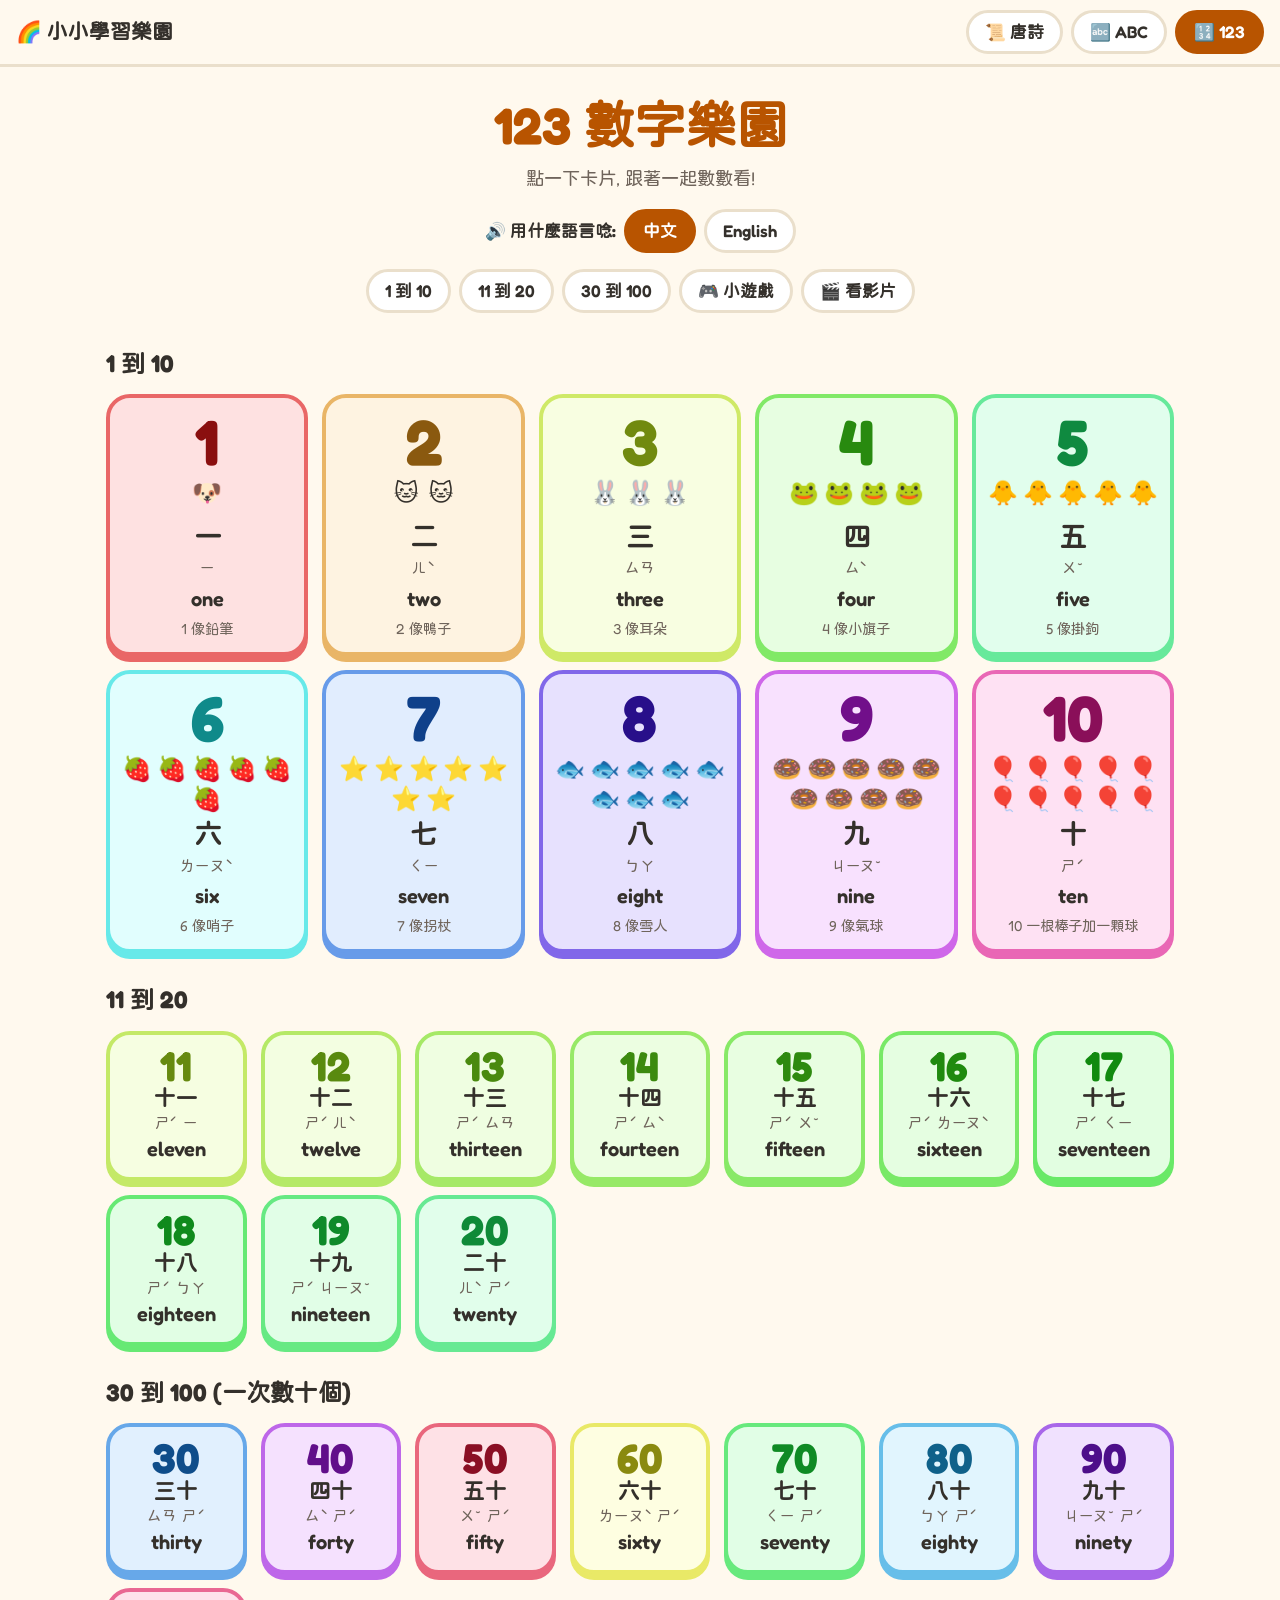
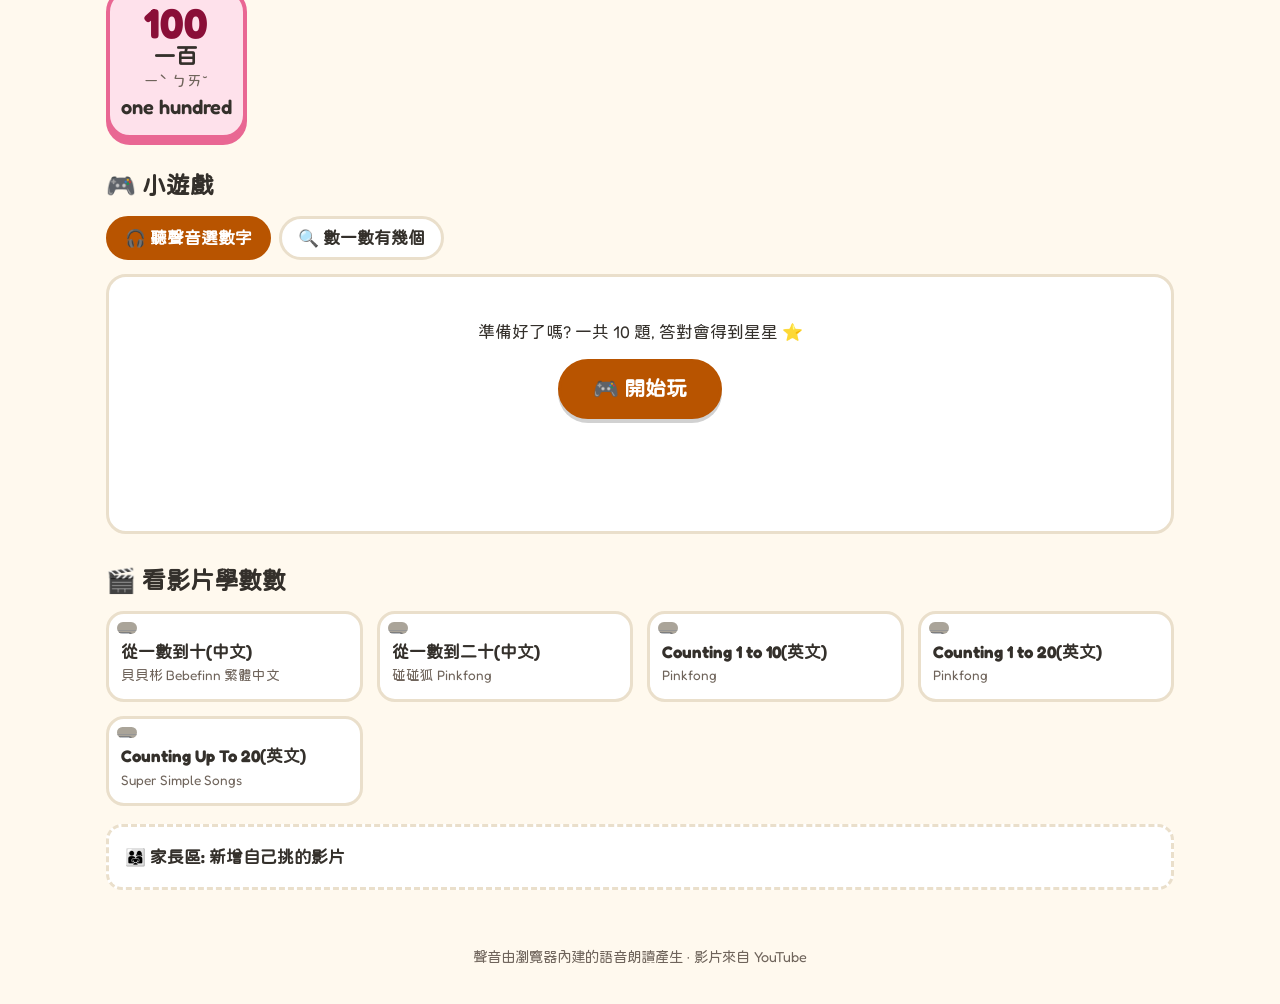
==== kids-learn/numbers.html @ 64966f8c "Add kids learning site (Tang poems, ABC, 123) Static site in kids-learn/ with three units: - 唐詩三百首: " ====
<!DOCTYPE html>
<html lang="zh-Hant">
<head>
  <meta charset="UTF-8">
  <meta name="viewport" content="width=device-width, initial-scale=1">
  <title>123 數字 | 小小學習樂園</title>
  <meta name="description" content="一邊數一邊學數字 1 到 100, 有中文、英文、注音, 還有小遊戲和 YouTube 數數歌。">
  <link rel="icon" href="data:image/svg+xml,%3Csvg xmlns='http://www.w3.org/2000/svg' viewBox='0 0 100 100'%3E%3Ctext y='.9em' font-size='90'%3E🔢%3C/text%3E%3C/svg%3E">
  <link rel="preconnect" href="https://fonts.googleapis.com">
  <link rel="preconnect" href="https://fonts.gstatic.com" crossorigin>
  <link href="https://fonts.googleapis.com/css2?family=Fredoka:wght@400;600;700&family=Huninn&display=swap" rel="stylesheet">
  <link rel="stylesheet" href="css/style.css">
</head>
<body class="theme-numbers">
<header id="site-header" data-active="numbers"></header>

<main>
  <section class="hero">
    <h1>123 數字樂園</h1>
    <p>點一下卡片, 跟著一起數數看!</p>
    <div class="lang-switch" role="group" aria-label="說話的語言">
      <span class="label">🔊 用什麼語言唸:</span>
      <button class="chip" type="button" data-lang="zh" aria-pressed="true">中文</button>
      <button class="chip" type="button" data-lang="en" aria-pressed="false">English</button>
    </div>
    <div class="page-nav">
      <a class="chip" href="#ones">1 到 10</a>
      <a class="chip" href="#teens">11 到 20</a>
      <a class="chip" href="#tens">30 到 100</a>
      <a class="chip" href="#game">🎮 小遊戲</a>
      <a class="chip" href="#videos">🎬 看影片</a>
    </div>
  </section>

  <section id="ones" aria-labelledby="ones-title">
    <h2 id="ones-title">1 到 10</h2>
    <ul id="ones-list" class="num-grid"></ul>
  </section>

  <section id="teens" aria-labelledby="teens-title">
    <h2 id="teens-title">11 到 20</h2>
    <ul id="teens-list" class="num-grid small"></ul>
  </section>

  <section id="tens" aria-labelledby="tens-title">
    <h2 id="tens-title">30 到 100 (一次數十個)</h2>
    <ul id="tens-list" class="num-grid small"></ul>
  </section>

  <section id="game" aria-labelledby="game-title">
    <h2 id="game-title">🎮 小遊戲</h2>
    <div id="quiz"></div>
  </section>

  <section id="videos" aria-labelledby="videos-title">
    <h2 id="videos-title">🎬 看影片學數數</h2>
    <div id="video-shelf"></div>
  </section>
  <noscript><p class="note">需要開啟 JavaScript 才能使用。</p></noscript>
</main>

<footer class="footer">聲音由瀏覽器內建的語音朗讀產生 · 影片來自 YouTube</footer>

<script src="data/videos.js"></script>
<script src="js/common.js"></script>
<script src="js/numbers.js"></script>
</body>
</html>
---- kids-learn/css/style.css ----
/* 小小學習樂園 — 共用樣式 */
:root {
  --bg: #fff9ee;
  --card: #ffffff;
  --ink: #34302b;
  --muted: #6f645b;
  --line: #eadfcb;
  --seal: #d43f2f;

  --poem: #187a62;
  --poem-soft: #ddf3ec;
  --abc: #2563c9;
  --abc-soft: #e3eeff;
  --num: #b85400;
  --num-soft: #ffeacc;

  --accent: var(--poem);
  --accent-soft: var(--poem-soft);

  --radius: 20px;
  --font-ui: 'Fredoka', 'Huninn', 'Noto Sans TC', 'PingFang TC', 'Microsoft JhengHei', system-ui, sans-serif;
  --font-kai: 'LXGW WenKai TC', 'BiauKai', 'DFKai-SB', 'Kaiti TC', 'KaiTi', serif;
}
.theme-abc { --accent: var(--abc); --accent-soft: var(--abc-soft); }
.theme-numbers { --accent: var(--num); --accent-soft: var(--num-soft); }

*, *::before, *::after { box-sizing: border-box; }
html { -webkit-text-size-adjust: 100%; }
body {
  margin: 0;
  background: var(--bg);
  color: var(--ink);
  font-family: var(--font-ui);
  font-size: 1.05rem;
  line-height: 1.55;
  -webkit-tap-highlight-color: transparent;
}
h1, h2, h3, p { margin: 0; }
button, input { font: inherit; color: inherit; }
button { cursor: pointer; }
ul, ol { margin: 0; padding: 0; list-style: none; }
a { color: inherit; }
:focus-visible { outline: 4px solid var(--accent); outline-offset: 3px; }
.sr-only { position: absolute; width: 1px; height: 1px; overflow: hidden; clip: rect(0 0 0 0); white-space: nowrap; }
[hidden] { display: none !important; }

main { max-width: 1100px; margin: 0 auto; padding: 0 16px 56px; }
section { margin-top: 28px; }
h2 { font-size: 1.5rem; margin-bottom: 12px; }
.note { color: var(--muted); font-size: .95rem; margin-top: 10px; }

/* ---------- 頁首 ---------- */
.site-header {
  position: sticky; top: 0; z-index: 20;
  display: flex; flex-wrap: wrap; align-items: center; justify-content: space-between; gap: 6px 16px;
  padding: 10px 16px;
  background: rgba(255, 249, 238, .94);
  backdrop-filter: blur(8px);
  border-bottom: 3px solid var(--line);
}
.brand { font-size: 1.3rem; font-weight: 700; text-decoration: none; }
.site-header nav { display: flex; gap: 8px; }
.site-header nav a {
  display: inline-flex; align-items: center; gap: 4px;
  min-height: 44px; padding: 0 16px;
  border-radius: 999px; border: 3px solid var(--line); background: #fff;
  text-decoration: none; font-weight: 600;
}
.site-header nav a[aria-current='page'] { background: var(--accent); border-color: var(--accent); color: #fff; }
.site-header nav a:not([aria-current='page']):hover { border-color: var(--accent); }

/* ---------- 標題區 ---------- */
.hero { text-align: center; padding: 28px 0 4px; margin-top: 0; }
.hero h1 { font-size: clamp(2rem, 7vw, 3.2rem); line-height: 1.2; color: var(--accent); }
.hero p { margin-top: 8px; font-size: 1.15rem; color: var(--muted); }
.voice-warning { max-width: 640px; margin: 16px auto 0; padding: 10px 16px; text-align: left; font-size: .95rem; background: #fff3cd; border: 3px solid #e8b923; border-radius: 16px; }
.page-nav { display: flex; flex-wrap: wrap; justify-content: center; gap: 8px; margin-top: 16px; }

/* ---------- 按鈕 ---------- */
.btn {
  display: inline-flex; align-items: center; justify-content: center; gap: 6px;
  min-height: 48px; padding: 0 20px;
  border: 3px solid var(--accent); border-radius: 999px;
  background: var(--accent); color: #fff; font-weight: 700;
  box-shadow: 0 4px 0 rgba(0, 0, 0, .18);
  text-decoration: none;
  transition: transform .08s, box-shadow .08s;
}
.btn:active { transform: translateY(3px); box-shadow: 0 1px 0 rgba(0, 0, 0, .18); }
.btn-ghost { background: #fff; color: var(--accent); }
.btn-big { min-height: 60px; padding: 0 32px; font-size: 1.3rem; }
.chip {
  display: inline-flex; align-items: center; justify-content: center; text-decoration: none;
  min-height: 44px; padding: 0 16px;
  border: 3px solid var(--line); border-radius: 999px; background: #fff; font-weight: 600;
}
.chip:hover { border-color: var(--accent); }
.chip[aria-pressed='true'] { background: var(--accent); border-color: var(--accent); color: #fff; }
.link-btn { background: none; border: 0; color: var(--muted); text-decoration: underline; padding: 8px 4px; font-size: .95rem; }

.panel { background: #fff; border: 3px solid var(--line); border-radius: var(--radius); padding: 18px; }

/* ---------- 首頁 ---------- */
.home-grid { display: grid; gap: 18px; grid-template-columns: repeat(auto-fit, minmax(250px, 1fr)); margin-top: 28px; }
.home-card {
  --c: var(--poem); --c-soft: var(--poem-soft);
  display: flex; flex-direction: column; align-items: center; gap: 6px; text-align: center;
  padding: 28px 18px 24px; text-decoration: none;
  background: var(--c-soft); border: 4px solid var(--c); border-radius: 28px;
  box-shadow: 0 7px 0 var(--c);
  transition: transform .1s, box-shadow .1s;
}
.home-card:hover { transform: translateY(-3px); }
.home-card:active { transform: translateY(5px); box-shadow: 0 2px 0 var(--c); }
.home-card.abc { --c: var(--abc); --c-soft: var(--abc-soft); }
.home-card.numbers { --c: var(--num); --c-soft: var(--num-soft); }
.home-card .icon { font-size: 4rem; line-height: 1.1; }
.home-card h2 { margin: 0; color: var(--c); font-size: 1.9rem; }
.home-card p { color: var(--ink); }

/* ---------- 唐詩 ---------- */
.top10 h2 { display: flex; align-items: center; gap: 8px; }
.top10-list { display: grid; gap: 10px; grid-template-columns: repeat(auto-fill, minmax(270px, 1fr)); }
.top-item {
  display: grid; grid-template-columns: 44px 1fr auto; align-items: center; gap: 10px;
  width: 100%; min-height: 64px; padding: 8px 14px 8px 10px; text-align: left;
  background: var(--accent-soft); border: 3px solid transparent; border-radius: 16px;
}
.top-item:hover { border-color: var(--accent); }
.top-item.is-playing { border-color: var(--accent); background: #fff; }
.rank {
  display: grid; place-items: center; width: 38px; height: 38px; border-radius: 50%;
  background: var(--seal); color: #fff; font-weight: 700; font-size: 1.1rem;
}
.rank.medal { background: none; font-size: 1.9rem; }
.top-item .t { font-weight: 700; font-size: 1.2rem; line-height: 1.3; }
.top-item .a { display: block; font-size: .9rem; color: var(--muted); }
.top-item .n { font-size: .9rem; color: var(--accent); font-weight: 700; white-space: nowrap; }
.top10-empty { padding: 12px 4px; color: var(--muted); }

.toolbar { display: grid; gap: 12px; }
.search input {
  width: 100%; min-height: 52px; padding: 0 18px;
  border: 3px solid var(--line); border-radius: 999px; background: #fff; font-size: 1.1rem;
}
.search input:focus { border-color: var(--accent); outline: none; }
.chips { display: flex; flex-wrap: wrap; gap: 8px; }
.speed { display: flex; align-items: center; gap: 8px; flex-wrap: wrap; }
.speed .label { font-weight: 700; }
.type-hint { color: var(--muted); min-height: 1.6em; }
.result-count { margin: 18px 0 10px; color: var(--muted); }

.poem-grid { display: grid; gap: 12px; grid-template-columns: repeat(auto-fill, minmax(260px, 1fr)); }
.poem-card {
  display: grid; grid-template-columns: 46px 1fr; align-items: center; gap: 12px;
  width: 100%; height: 100%; min-height: 92px; padding: 12px 14px; text-align: left;
  background: #fff; border: 3px solid var(--line); border-radius: var(--radius);
  box-shadow: 0 4px 0 var(--line);
  transition: transform .08s, box-shadow .08s, border-color .08s;
}
.poem-card:hover { border-color: var(--accent); }
.poem-card:active { transform: translateY(3px); box-shadow: 0 1px 0 var(--line); }
.poem-card .go {
  display: grid; place-items: center; width: 46px; height: 46px; border-radius: 50%;
  background: var(--accent-soft); color: var(--accent); font-size: 1.1rem;
}
.poem-card .t { font-weight: 700; font-size: 1.3rem; line-height: 1.3; overflow-wrap: anywhere; display: -webkit-box; -webkit-line-clamp: 2; -webkit-box-orient: vertical; overflow: hidden; }
.poem-card .a { display: block; font-size: .92rem; color: var(--muted); }
.poem-card .first { display: block; font-size: .98rem; color: var(--muted); margin-top: 2px; }
.poem-card.is-playing, .top-item.is-playing { border-color: var(--accent); }
.poem-card.is-playing .go { background: var(--accent); color: #fff; }

.player {
  position: fixed; left: 0; right: 0; bottom: 0; z-index: 30;
  max-width: 900px; max-height: 46vh; margin: 0 auto;
  display: flex; flex-direction: column;
  background: #fff; border: 4px solid var(--accent); border-bottom: 0; border-radius: 26px 26px 0 0;
  box-shadow: 0 -8px 24px rgba(0, 0, 0, .12);
}
.player-head { display: flex; flex-wrap: wrap; align-items: center; justify-content: space-between; gap: 8px 12px; padding: 12px 18px 8px; }
.player-title { font-family: var(--font-kai); font-size: 1.35rem; font-weight: 700; line-height: 1.3; }
.player-title small { font-size: 1rem; font-weight: 400; color: var(--muted); margin-left: 8px; }
.player-btns { display: flex; gap: 8px; }
.player-btns .btn { min-height: 44px; padding: 0 16px; }
.player-lines { position: relative; overflow-y: auto; padding: 4px 18px 16px; font-family: var(--font-kai); font-size: clamp(1.25rem, 4.5vw, 1.7rem); line-height: 1.7; text-align: center; scroll-behavior: smooth; }
.player-lines p { padding: 2px 10px; border-radius: 12px; transition: background .15s; }
.player-lines p.is-reading { background: var(--accent-soft); color: var(--accent); font-weight: 700; }

/* ---------- ABC ---------- */
.letter-grid { display: grid; gap: 14px; grid-template-columns: repeat(auto-fill, minmax(140px, 1fr)); }
.letter-card {
  --h: 210;
  display: flex; flex-direction: column; align-items: center; gap: 2px;
  width: 100%; padding: 12px 8px 14px; text-align: center;
  background: hsl(var(--h) 90% 94%); border: 4px solid hsl(var(--h) 65% 68%); border-radius: 24px;
  box-shadow: 0 6px 0 hsl(var(--h) 65% 68%);
  transition: transform .08s, box-shadow .08s;
}
.letter-card:active { transform: translateY(4px); box-shadow: 0 2px 0 hsl(var(--h) 65% 68%); }
/* Andika 是為識字設計的字型: 大寫 I 和小寫 l 看得出差別, a、g 是手寫的單層體 */
.letter-card .lc-letters, .theme-abc .choice, .letter-card .lc-word { font-family: 'Andika', var(--font-ui); }
.letter-card .lc-letters { font-size: 3.4rem; line-height: 1.1; font-weight: 700; color: hsl(var(--h) 65% 34%); }
.letter-card .lc-letters i { font-style: normal; font-size: .8em; margin-left: 2px; opacity: .85; }
.letter-card .lc-pic { font-size: 3.2rem; line-height: 1.2; }
.letter-card .lc-word { font-size: 1.3rem; font-weight: 700; }
.letter-card .lc-word mark { background: none; color: hsl(var(--h) 70% 38%); font-size: 1.2em; }
.letter-card .lc-zh { font-size: .95rem; color: var(--muted); }
.letter-card.is-active { animation: bounce .5s; border-color: hsl(var(--h) 70% 40%); box-shadow: 0 6px 0 hsl(var(--h) 70% 40%); }
.letter-card.is-active .lc-pic { animation: wiggle .5s; }

/* ---------- 123 ---------- */
.lang-switch { display: flex; align-items: center; justify-content: center; gap: 8px; flex-wrap: wrap; margin-top: 16px; }
.lang-switch .label { font-weight: 700; }
.num-grid { display: grid; gap: 14px; grid-template-columns: repeat(auto-fill, minmax(190px, 1fr)); }
.num-card {
  --h: 30;
  display: flex; flex-direction: column; align-items: center; gap: 4px;
  width: 100%; padding: 12px 10px 14px; text-align: center;
  background: hsl(var(--h) 95% 94%); border: 4px solid hsl(var(--h) 75% 66%); border-radius: 24px;
  box-shadow: 0 6px 0 hsl(var(--h) 75% 66%);
  transition: transform .08s, box-shadow .08s;
}
.num-card:active { transform: translateY(4px); box-shadow: 0 2px 0 hsl(var(--h) 75% 66%); }
.num-card .digit { font-size: 4rem; line-height: 1; font-weight: 700; color: hsl(var(--h) 80% 30%); }
/* 每排最多 5 個、不足的置中 (像數學課的「十格框」), 看起來 6~10 就是「5 加幾個」 */
.num-card .objs { display: flex; flex-wrap: wrap; justify-content: center; width: 100%; max-width: 190px; min-height: 2.4rem; font-size: 1.5rem; line-height: 1.25; }
.num-card .obj { flex: 0 0 20%; text-align: center; transition: transform .15s, opacity .15s; }
.num-card.counting .obj { opacity: .18; transform: scale(.8); }
.num-card.counting .obj.on { opacity: 1; transform: scale(1.2); }
.num-card .zh { font-size: 1.7rem; font-weight: 700; line-height: 1.2; }
.num-card .zy { font-size: .9rem; color: var(--muted); letter-spacing: .06em; }
.num-card .en { font-size: 1.25rem; font-weight: 600; }
.num-card .tip { font-size: .9rem; color: var(--muted); line-height: 1.35; }
.num-card.is-active { border-color: hsl(var(--h) 80% 38%); box-shadow: 0 6px 0 hsl(var(--h) 80% 38%); }
.num-grid.small { grid-template-columns: repeat(auto-fill, minmax(130px, 1fr)); }
.num-grid.small .num-card { padding: 10px 6px 12px; gap: 0; }
.num-grid.small .digit { font-size: 2.6rem; }
.num-grid.small .zh { font-size: 1.35rem; }

/* ---------- 影片 ---------- */
.theater { margin-bottom: 16px; text-align: center; }
.theater .frame { width: 100%; max-width: 860px; margin: 0 auto 10px; aspect-ratio: 16 / 9; border-radius: 18px; overflow: hidden; background: #000; border: 4px solid var(--accent); }
.theater iframe { width: 100%; height: 100%; border: 0; display: block; }
.video-grid { display: grid; gap: 14px; grid-template-columns: repeat(auto-fill, minmax(220px, 1fr)); }
.video-item { position: relative; }
.video-card {
  display: flex; flex-direction: column; gap: 2px; width: 100%; height: 100%; padding: 8px 8px 12px; text-align: left;
  background: #fff; border: 3px solid var(--line); border-radius: 18px;
}
.video-card:hover { border-color: var(--accent); }
.thumb { position: relative; display: block; aspect-ratio: 16 / 9; overflow: hidden; border-radius: 12px; background: #d9d2c4; margin-bottom: 6px; }
.thumb img { width: 100%; height: 100%; object-fit: cover; display: block; }
.thumb .play { position: absolute; inset: 0; display: grid; place-items: center; font-size: 1.8rem; color: #fff; background: rgba(0, 0, 0, .22); text-shadow: 0 2px 6px rgba(0, 0, 0, .5); }
.v-title { font-weight: 700; line-height: 1.3; padding: 0 4px; }
.v-by { font-size: .85rem; color: var(--muted); padding: 0 4px; }
.video-remove { position: absolute; top: 12px; right: 12px; width: 36px; height: 36px; border-radius: 50%; border: 2px solid #fff; background: rgba(0, 0, 0, .65); color: #fff; line-height: 1; }
.parent-box { margin-top: 18px; background: #fff; border: 3px dashed var(--line); border-radius: 16px; padding: 10px 16px; }
.parent-box summary { cursor: pointer; font-weight: 700; min-height: 40px; display: flex; align-items: center; }
.add-video { display: grid; gap: 10px; padding: 8px 0 6px; max-width: 520px; }
.add-video label { display: grid; gap: 4px; font-weight: 600; font-size: .95rem; }
.add-video input { min-height: 46px; padding: 0 14px; border: 3px solid var(--line); border-radius: 14px; background: #fff; }
.add-video input:focus { border-color: var(--accent); outline: none; }
.add-video .btn { justify-self: start; }
.form-msg { min-height: 1.5em; color: var(--muted); font-size: .95rem; }

/* ---------- 小遊戲 ---------- */
.quiz-modes { display: flex; flex-wrap: wrap; gap: 8px; margin-bottom: 14px; }
.quiz-board { background: #fff; border: 3px solid var(--line); border-radius: var(--radius); padding: 18px; text-align: center; min-height: 260px; }
.quiz-start { display: grid; justify-items: center; gap: 14px; padding: 24px 0; }
.q-result { font-size: 1.8rem; font-weight: 700; }
.q-stars { font-size: 2rem; letter-spacing: .1em; }
.quiz-status { display: flex; justify-content: space-between; color: var(--muted); font-weight: 600; }
.q-caption { font-size: 1.3rem; font-weight: 700; margin: 10px 0; }
.q-stage { display: grid; justify-items: center; gap: 10px; margin-bottom: 14px; min-height: 90px; }
.q-big { font-size: 4.5rem; line-height: 1.1; }
.q-objs { display: flex; flex-wrap: wrap; justify-content: center; gap: 4px; max-width: 360px; font-size: 2.2rem; line-height: 1.2; }
.quiz-choices { display: grid; grid-template-columns: repeat(2, 1fr); gap: 12px; max-width: 520px; margin: 0 auto; }
.choice {
  display: flex; align-items: center; justify-content: center; gap: 6px; min-height: 92px;
  background: var(--accent-soft); border: 4px solid transparent; border-radius: 22px;
  font-size: 2.6rem; font-weight: 700; color: var(--accent);
}
.choice i { font-style: normal; font-size: .8em; opacity: .85; }
.choice:hover:not(:disabled) { border-color: var(--accent); }
.choice.correct { background: #cff3d8; border-color: #2e9e5b; color: #17703a; }
.choice.wrong { background: #ffd9d6; border-color: #d4483b; color: #a02a20; animation: shake .35s; }
.choice:disabled:not(.correct):not(.wrong) { opacity: .55; }
.quiz-msg { min-height: 1.8em; margin-top: 12px; font-size: 1.2rem; font-weight: 700; }

/* ---------- 其他 ---------- */
#toast {
  position: fixed; left: 50%; bottom: 24px; z-index: 50; max-width: min(92vw, 440px);
  transform: translate(-50%, 20px); opacity: 0; pointer-events: none;
  padding: 12px 18px; border-radius: 16px; background: #34302b; color: #fff; text-align: center;
  transition: opacity .2s, transform .2s;
}
#toast.show { opacity: 1; transform: translate(-50%, 0); }
.footer { max-width: 1100px; margin: 0 auto; padding: 0 16px 36px; text-align: center; color: var(--muted); font-size: .9rem; }

@keyframes bounce { 0%, 100% { transform: translateY(0); } 35% { transform: translateY(-10px); } 70% { transform: translateY(0); } }
@keyframes wiggle { 0%, 100% { transform: rotate(0); } 25% { transform: rotate(-12deg) scale(1.15); } 75% { transform: rotate(12deg) scale(1.15); } }
@keyframes shake { 0%, 100% { transform: translateX(0); } 25% { transform: translateX(-8px); } 75% { transform: translateX(8px); } }

@media (max-width: 520px) {
  .site-header { justify-content: center; }
  .site-header nav a { padding: 0 12px; }
  .letter-grid { grid-template-columns: repeat(2, minmax(0, 1fr)); }
  .num-grid { grid-template-columns: repeat(2, minmax(0, 1fr)); }
  .num-grid.small { grid-template-columns: repeat(3, minmax(0, 1fr)); }
  .num-card .objs { font-size: 1.15rem; }
  .video-grid { grid-template-columns: 1fr; }
  .quiz-board { padding: 12px; }
}
@media (prefers-reduced-motion: reduce) {
  *, *::before, *::after { animation: none !important; transition: none !important; scroll-behavior: auto !important; }
}
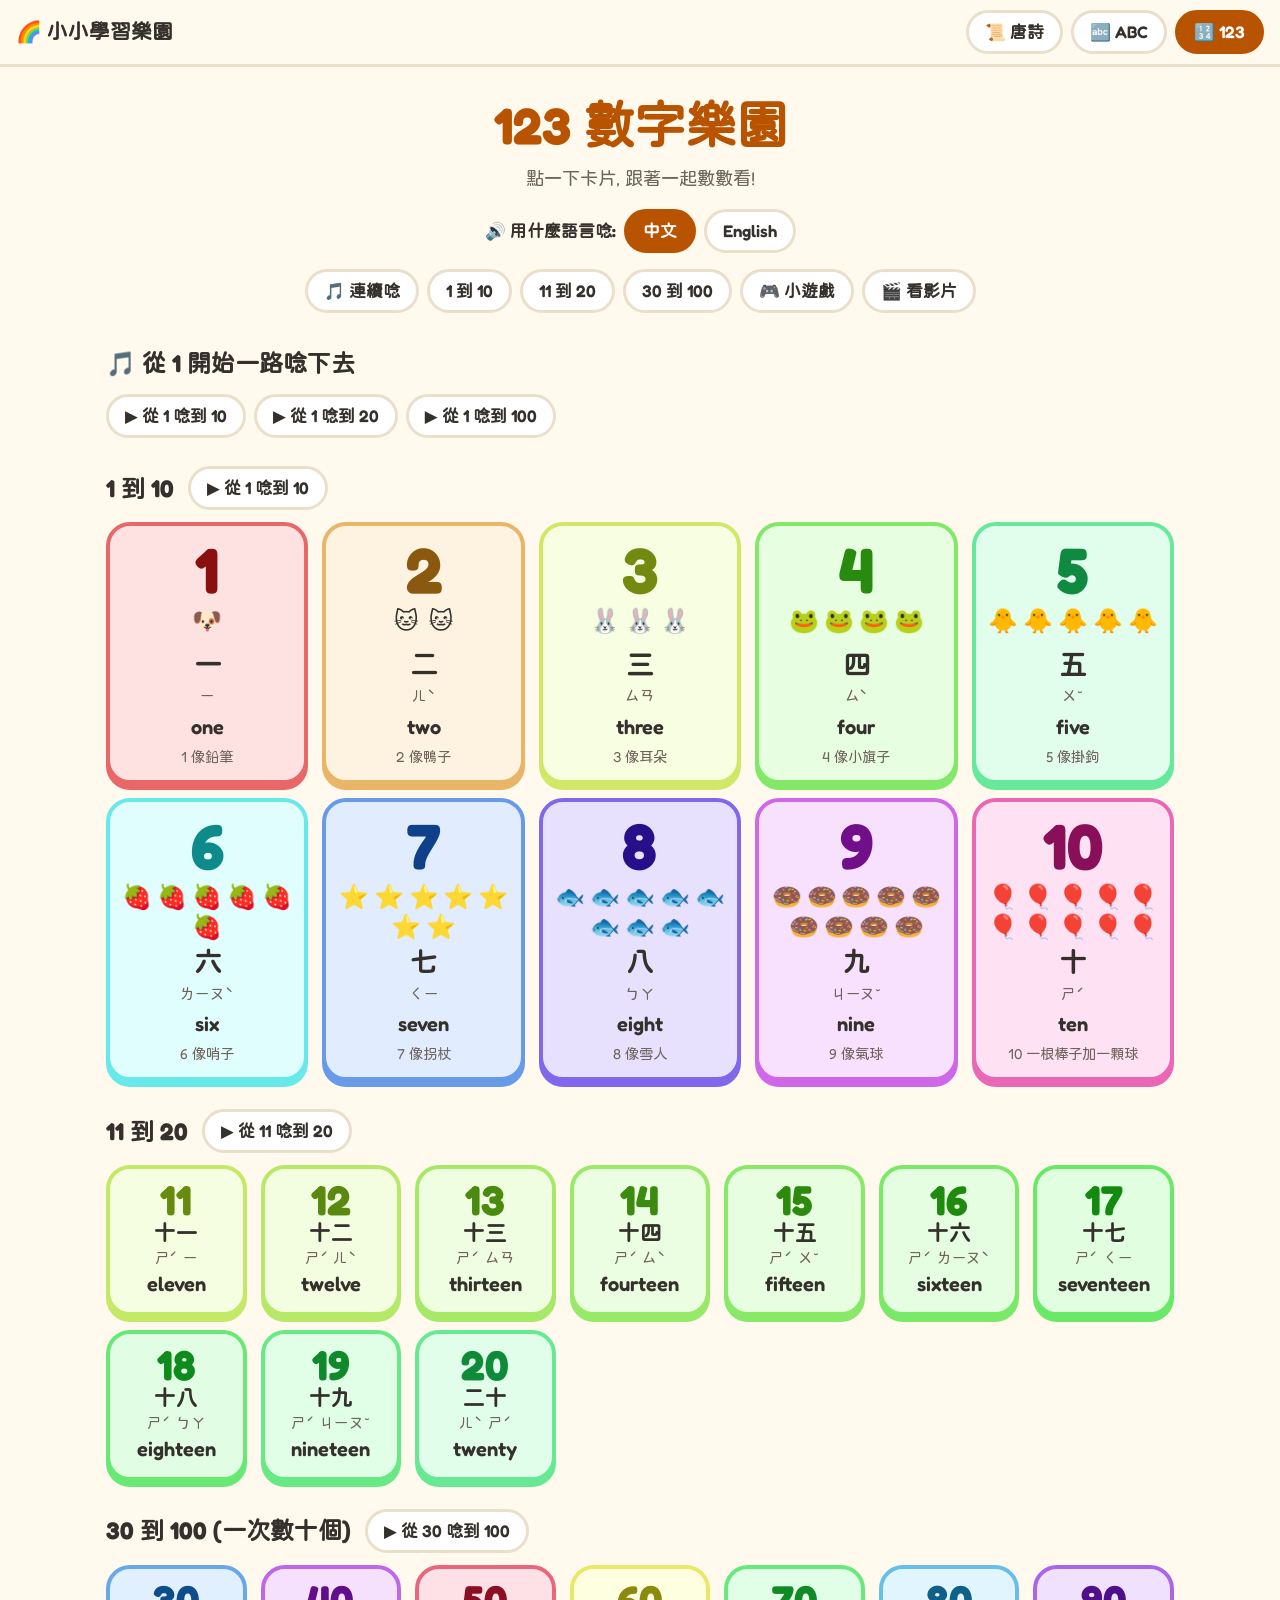
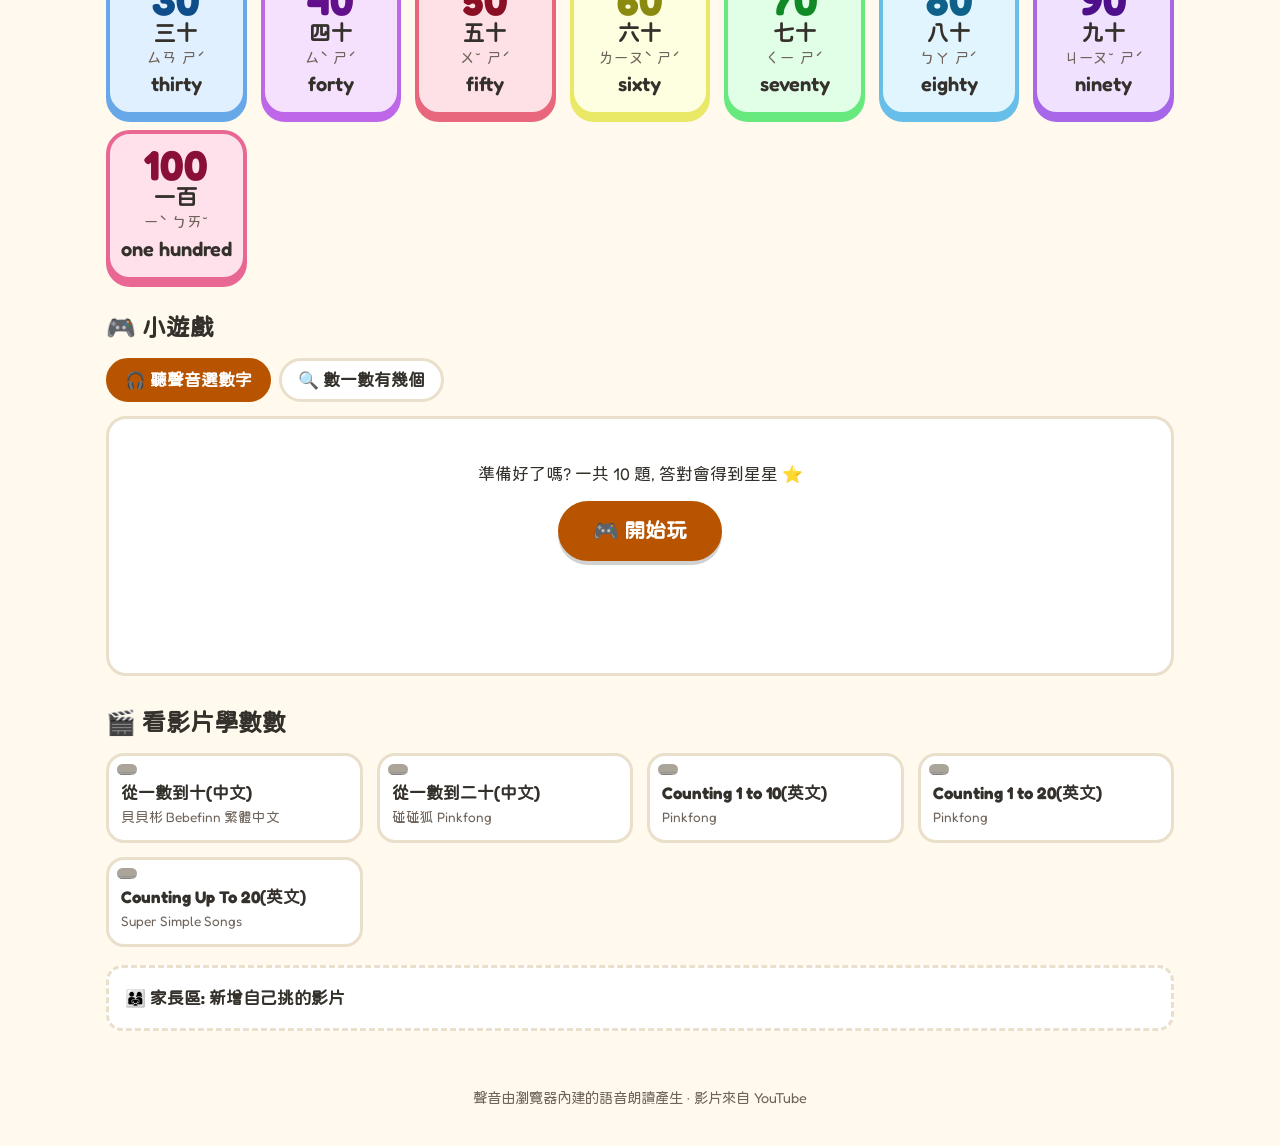
==== commit a0ffe28b: "Add continuous number reading and a voice picker for poems 123 page: - Each section (1-10, 11-20, 30" ====
--- a/kids-learn/numbers.html
+++ b/kids-learn/numbers.html
@@ -24,6 +24,7 @@
       <button class="chip" type="button" data-lang="en" aria-pressed="false">English</button>
     </div>
     <div class="page-nav">
+      <a class="chip" href="#sequence">🎵 連續唸</a>
       <a class="chip" href="#ones">1 到 10</a>
       <a class="chip" href="#teens">11 到 20</a>
       <a class="chip" href="#tens">30 到 100</a>
@@ -32,18 +33,37 @@
     </div>
   </section>
 
+  <section id="sequence" aria-labelledby="seq-title">
+    <h2 id="seq-title">🎵 從 1 開始一路唸下去</h2>
+    <div class="seq-controls">
+      <button class="chip" type="button" data-play="top-10" data-label="從 1 唸到 10" aria-pressed="false">▶ 從 1 唸到 10</button>
+      <button class="chip" type="button" data-play="top-20" data-label="從 1 唸到 20" aria-pressed="false">▶ 從 1 唸到 20</button>
+      <button class="chip" type="button" data-play="top-100" data-label="從 1 唸到 100" aria-pressed="false">▶ 從 1 唸到 100</button>
+    </div>
+    <div id="stage" class="stage" hidden></div>
+  </section>
+
   <section id="ones" aria-labelledby="ones-title">
-    <h2 id="ones-title">1 到 10</h2>
+    <div class="sec-head">
+      <h2 id="ones-title">1 到 10</h2>
+      <button class="chip" type="button" data-play="ones" data-label="從 1 唸到 10" aria-pressed="false">▶ 從 1 唸到 10</button>
+    </div>
     <ul id="ones-list" class="num-grid"></ul>
   </section>
 
   <section id="teens" aria-labelledby="teens-title">
-    <h2 id="teens-title">11 到 20</h2>
+    <div class="sec-head">
+      <h2 id="teens-title">11 到 20</h2>
+      <button class="chip" type="button" data-play="teens" data-label="從 11 唸到 20" aria-pressed="false">▶ 從 11 唸到 20</button>
+    </div>
     <ul id="teens-list" class="num-grid small"></ul>
   </section>
 
   <section id="tens" aria-labelledby="tens-title">
-    <h2 id="tens-title">30 到 100 (一次數十個)</h2>
+    <div class="sec-head">
+      <h2 id="tens-title">30 到 100 (一次數十個)</h2>
+      <button class="chip" type="button" data-play="tens" data-label="從 30 唸到 100" aria-pressed="false">▶ 從 30 唸到 100</button>
+    </div>
     <ul id="tens-list" class="num-grid small"></ul>
   </section>
 
--- a/kids-learn/css/style.css
+++ b/kids-learn/css/style.css
@@ -138,7 +138,7 @@
 .top-item .n { font-size: .9rem; color: var(--accent); font-weight: 700; white-space: nowrap; }
 .top10-empty { padding: 12px 4px; color: var(--muted); }
 
-.toolbar { display: grid; gap: 12px; }
+.toolbar { display: grid; gap: 12px; grid-template-columns: minmax(0, 1fr); } /* minmax(0,…) 才不會被下拉選單裡最長的選項撐寬 */
 .search input {
   width: 100%; min-height: 52px; padding: 0 18px;
   border: 3px solid var(--line); border-radius: 999px; background: #fff; font-size: 1.1rem;
@@ -237,6 +237,20 @@
 .num-grid.small .digit { font-size: 2.6rem; }
 .num-grid.small .zh { font-size: 1.35rem; }
 
+/* 每個區塊標題旁邊的「從頭唸到尾」按鈕 */
+.sec-head { display: flex; flex-wrap: wrap; align-items: center; gap: 8px 14px; margin-bottom: 12px; }
+.sec-head h2 { margin: 0; }
+
+/* 連續唸數字的大舞台 */
+.seq-controls { display: flex; flex-wrap: wrap; gap: 8px; }
+.stage { display: grid; justify-items: center; gap: 2px; margin-top: 14px; padding: 18px 12px 20px; text-align: center; background: var(--accent-soft); border: 4px solid var(--accent); border-radius: 28px; }
+.stage-num { font-size: clamp(5rem, 24vw, 9rem); line-height: 1; font-weight: 700; color: var(--accent); }
+.stage-zh { font-size: clamp(2rem, 8vw, 3rem); font-weight: 700; line-height: 1.2; }
+.stage-zy { color: var(--muted); letter-spacing: .08em; }
+.stage-en { font-size: clamp(1.4rem, 5vw, 2rem); font-weight: 600; }
+.stage-bar { width: min(100%, 420px); height: 12px; margin-top: 12px; border-radius: 999px; background: #fff; overflow: hidden; }
+.stage-bar span { display: block; height: 100%; background: var(--accent); border-radius: 999px; transition: width .3s; }
+
 /* ---------- 影片 ---------- */
 .theater { margin-bottom: 16px; text-align: center; }
 .theater .frame { width: 100%; max-width: 860px; margin: 0 auto 10px; aspect-ratio: 16 / 9; border-radius: 18px; overflow: hidden; background: #000; border: 4px solid var(--accent); }
@@ -261,6 +275,9 @@
 .add-video input { min-height: 46px; padding: 0 14px; border: 3px solid var(--line); border-radius: 14px; background: #fff; }
 .add-video input:focus { border-color: var(--accent); outline: none; }
 .add-video .btn { justify-self: start; }
+.voice-row { display: flex; flex-wrap: wrap; gap: 10px; align-items: center; }
+.voice-row select { flex: 1 1 240px; min-width: 0; min-height: 48px; padding: 0 12px; border: 3px solid var(--line); border-radius: 14px; background: #fff; }
+.voice-row select:focus { border-color: var(--accent); outline: none; }
 .form-msg { min-height: 1.5em; color: var(--muted); font-size: .95rem; }
 
 /* ---------- 小遊戲 ---------- */
